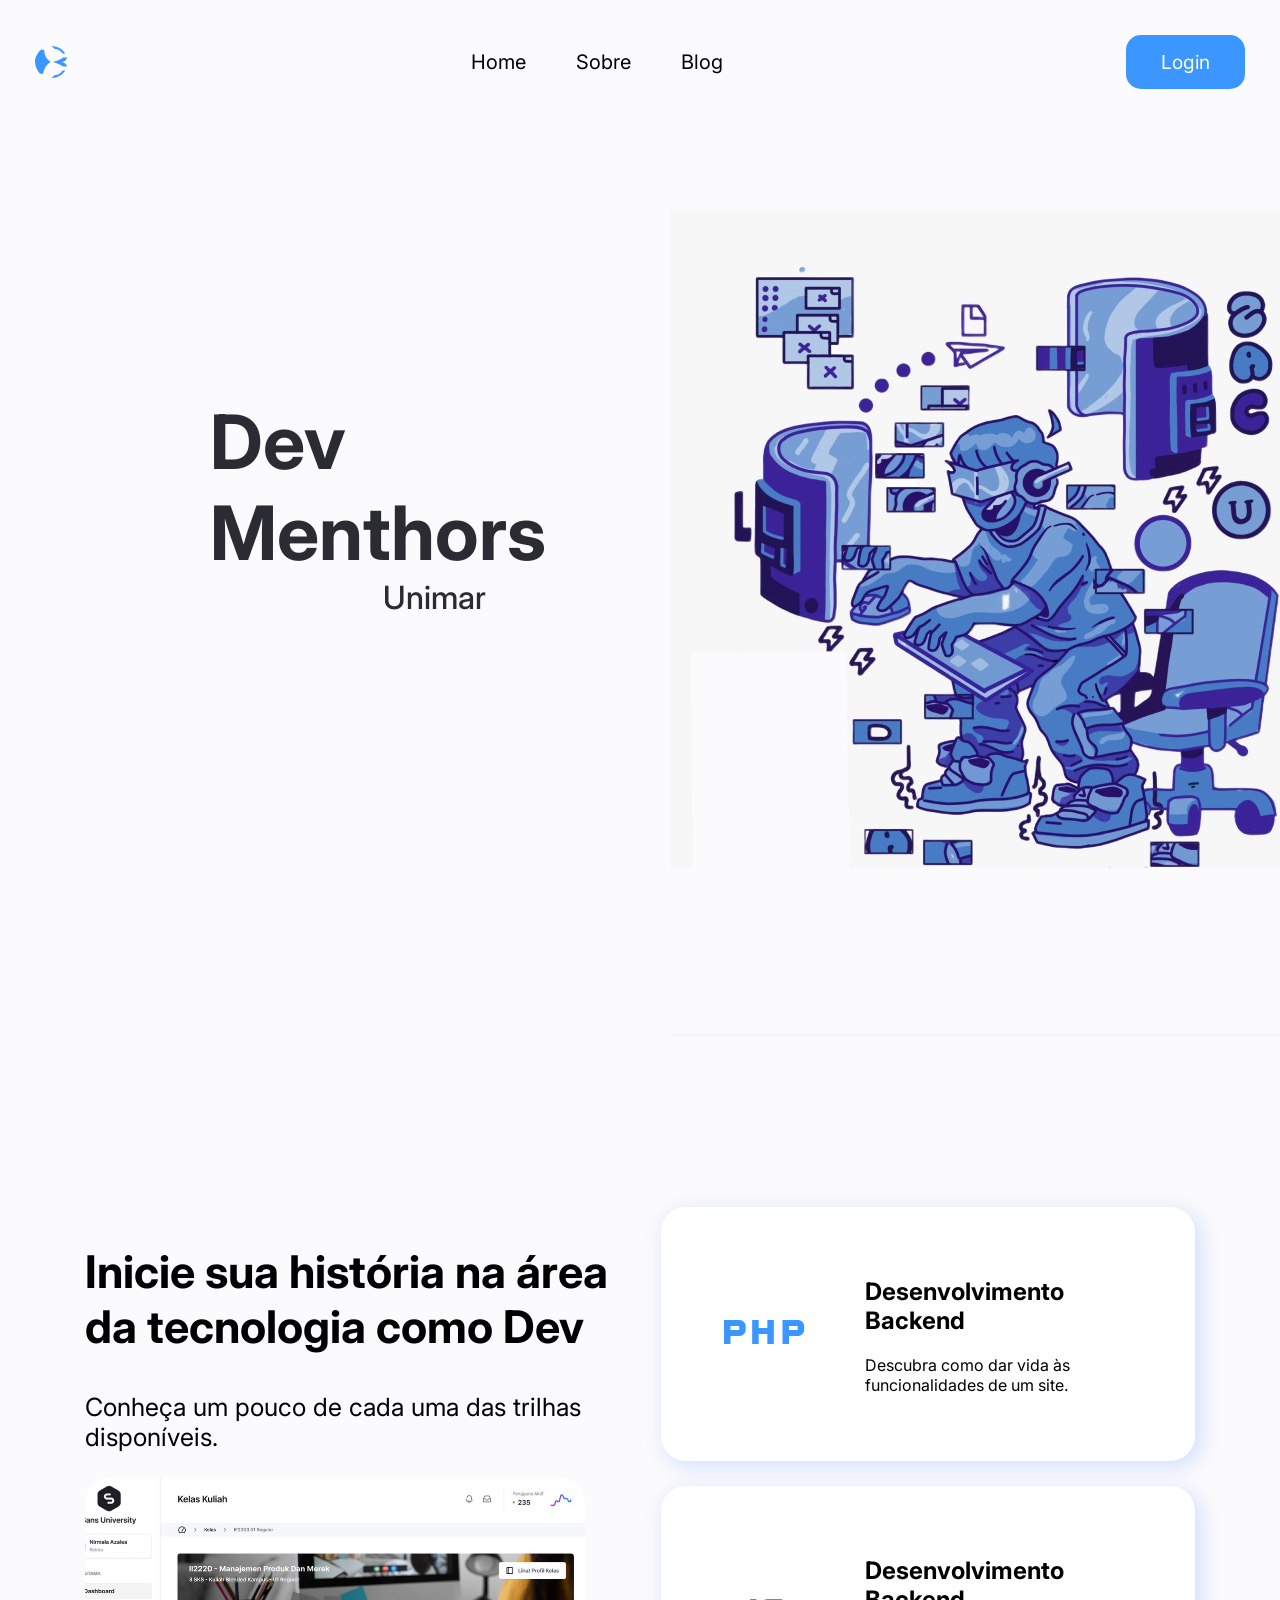
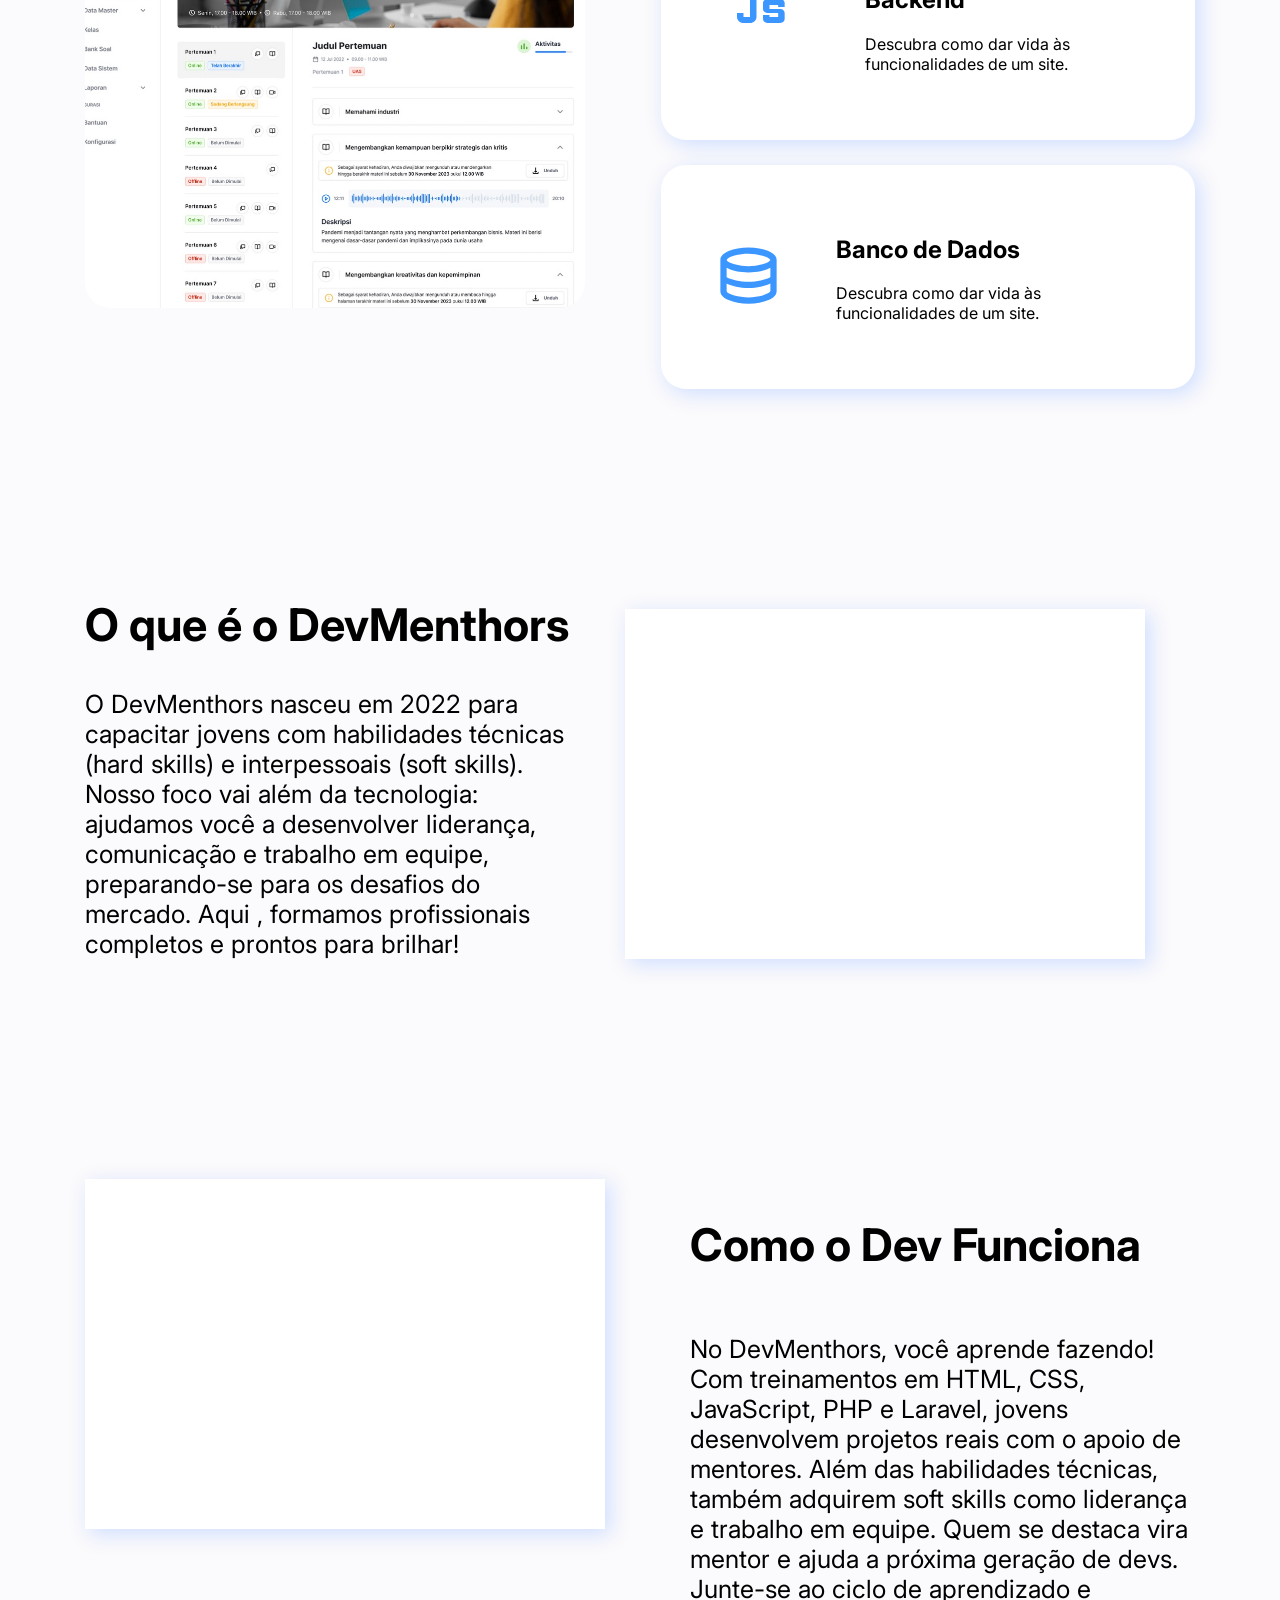
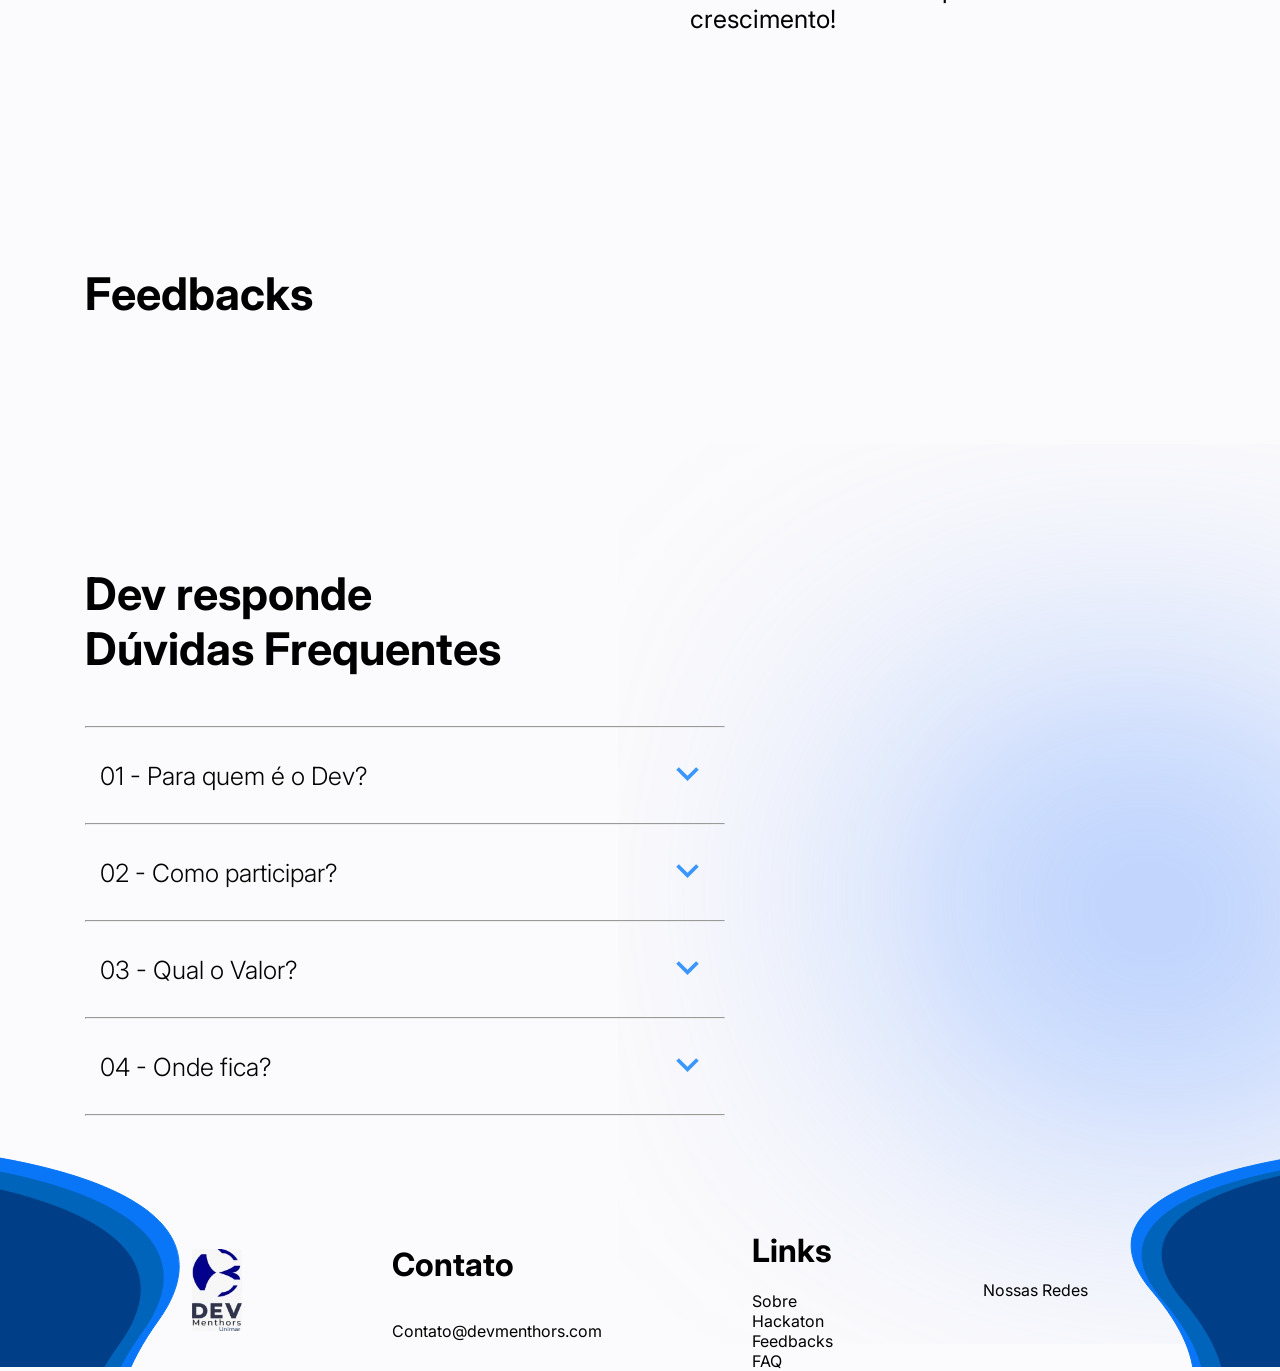
==== index.html @ 953a4754 "INIT" ====
<!DOCTYPE html>
<html lang="pt-br">
<head>
    <meta charset="UTF-8">
    <meta name="viewport" content="width=device-width, initial-scale=1.0">
    <link rel="stylesheet" href="styles.css">
    <script src="./script.js"></script>
    <title>DevMenthors - Home</title>
</head>
<body>

    <header class="header">

        <div class="interactive icon">
            <svg width="32" height="33" viewBox="0 0 32 33" fill="none" xmlns="http://www.w3.org/2000/svg">
                <path d="M5.77761 3.76664H9.15982C9.15982 3.76664 9.16668 12.1306 15.716 16.0208C15.716 16.0208 10.1369 18.0804 8.07742 27.6915H5.10712C5.10941 27.6915 -6.81984 15.998 5.77761 3.76664Z" fill="#3C96FF"/>
                <path d="M17.6588 16.0208C17.6588 16.0208 25.4713 13.9613 27.9885 11.4441H32C32 11.4441 31.4966 16.0208 25.6223 16.0208H17.6588Z" fill="#3C96FF"/>
                <path d="M17.6588 16.0208C17.6588 16.0208 25.4713 18.0804 27.9885 20.5976H32C32 20.5976 31.4966 16.0208 25.6223 16.0208H17.6588Z" fill="#3C96FF"/>
                <path d="M16.5466 0L19.7504 2.97716C19.7504 2.97716 24.3271 2.51949 27.5308 7.55389H30.2105C30.2105 7.55389 26.3866 0.22426 16.5466 0Z" fill="#3C96FF"/>
                <path d="M16.5466 32.0417L19.7504 29.0645C19.7504 29.0645 24.3271 29.5222 27.5308 24.4878H30.2105C30.2105 24.4878 26.3866 31.8151 16.5466 32.0417Z" fill="#3C96FF"/>
            </svg>
        </div>

        <div style="display: flex; gap: 50px">
            <a><label class="interactive header-title"> Home </label></a>
            <a href="#sobre"><label class="interactive header-title"> Sobre </label></a>
            <a><label class="interactive header-title"> Blog </label></a>
        </div>

        <a> <button class="button interactive"> Login </button> </a>
    </header>

    <section class="hero section">

        <div class="hero-container">
            <div class="devmenthors-title">
                <h1> Dev Menthors <span>Unimar</span></h1> 
            </div>
            <img src="./assets/hero-img.jpeg">
        </div>
        
    </section>

    <section class="inicie section">
        <div class="inicie-container">
            <div class="inicie-left">
                <h1> Inicie sua história na área da tecnologia como Dev </h1>
                <p> Conheça um pouco de cada uma das trilhas disponíveis. </p>
                <img style="width: 500px;" class="center bordered" src="./assets/naosei.jpeg">
            </div>

            <div class="inicie-right"> 
                <div style="display: flex; flex-direction: column; gap: 25px"> 

                <div class="card flex-row interactive" style="gap: 50px">

                    <div class="center">
                        <svg width="104" height="96" viewBox="0 0 104 96" fill="none" xmlns="http://www.w3.org/2000/svg">
                            <path d="M13 60V36H28.1667C29.9 36 31.4167 36.6 32.7167 37.8C34.0167 39 34.6667 40.4 34.6667 42V46C34.6667 47.6 34.0167 49 32.7167 50.2C31.4167 51.4 29.9 52 28.1667 52H19.5V60H13ZM41.1667 60V36H47.6667V44H56.3333V36H62.8333V60H56.3333V50H47.6667V60H41.1667ZM71.5 60V36H86.6667C88.4 36 89.9167 36.6 91.2167 37.8C92.5167 39 93.1667 40.4 93.1667 42V46C93.1667 47.6 92.5167 49 91.2167 50.2C89.9167 51.4 88.4 52 86.6667 52H78V60H71.5ZM19.5 46H28.1667V42H19.5V46ZM78 46H86.6667V42H78V46Z" fill="#3C96FF"/>
                        </svg>
                    </div>

                    <div>
                        <h1> Desenvolvimento Backend</h1>
                        <p> Descubra como dar vida às funcionalidades de um site.</p>
                    </div>
                </div>

                <div class="card flex-row interactive" style="gap: 50px">

                    <div class="center">
                        <svg width="104" height="96" viewBox="0 0 104 96" fill="none" xmlns="http://www.w3.org/2000/svg">
                        <path d="M32.5 60C30.6944 60 29.1597 59.4167 27.8958 58.25C26.6319 57.0833 26 55.6667 26 54V50H32.5V54H39V36H45.5V54C45.5 55.6667 44.8681 57.0833 43.6042 58.25C42.3403 59.4167 40.8056 60 39 60H32.5ZM56.3333 60C55.1056 60 54.0764 59.6167 53.2458 58.85C52.4153 58.0833 52 57.1333 52 56V52H58.5V54H67.1667V50H56.3333C55.1056 50 54.0764 49.6167 53.2458 48.85C52.4153 48.0833 52 47.1333 52 46V40C52 38.8667 52.4153 37.9167 53.2458 37.15C54.0764 36.3833 55.1056 36 56.3333 36H69.3333C70.5611 36 71.5903 36.3833 72.4208 37.15C73.2514 37.9167 73.6667 38.8667 73.6667 40V44H67.1667V42H58.5V46H69.3333C70.5611 46 71.5903 46.3833 72.4208 47.15C73.2514 47.9167 73.6667 48.8667 73.6667 50V56C73.6667 57.1333 73.2514 58.0833 72.4208 58.85C71.5903 59.6167 70.5611 60 69.3333 60H56.3333Z" fill="#3C96FF"/>
                        </svg>
                    </div>

                    <div>
                        <h1> Desenvolvimento Backend</h1>
                        <p> Descubra como dar vida às funcionalidades de um site.</p>
                    </div>
                </div>

                <div class="card flex-row interactive" style="gap: 50px">

                    <div class="center">
                        <svg width="75" height="75" viewBox="0 0 75 75" fill="none" xmlns="http://www.w3.org/2000/svg">
                        <path d="M37.5 65.625C29.6354 65.625 22.9818 64.4141 17.5391 61.9922C12.0964 59.5703 9.375 56.6146 9.375 53.125V21.875C9.375 18.4375 12.1224 15.4948 17.6172 13.0469C23.112 10.599 29.7396 9.375 37.5 9.375C45.2604 9.375 51.888 10.599 57.3828 13.0469C62.8776 15.4948 65.625 18.4375 65.625 21.875V53.125C65.625 56.6146 62.9036 59.5703 57.4609 61.9922C52.0182 64.4141 45.3646 65.625 37.5 65.625ZM37.5 28.2031C42.1354 28.2031 46.7969 27.5391 51.4844 26.2109C56.1719 24.8828 58.8021 23.4635 59.375 21.9531C58.8021 20.4427 56.1849 19.0104 51.5234 17.6562C46.862 16.3021 42.1875 15.625 37.5 15.625C32.7604 15.625 28.112 16.2891 23.5547 17.6172C18.9974 18.9453 16.3542 20.3906 15.625 21.9531C16.3542 23.5156 18.9974 24.9479 23.5547 26.25C28.112 27.5521 32.7604 28.2031 37.5 28.2031ZM37.5 43.75C39.6875 43.75 41.7969 43.6458 43.8281 43.4375C45.8594 43.2292 47.7995 42.9297 49.6484 42.5391C51.4974 42.1484 53.2422 41.6667 54.8828 41.0938C56.5234 40.5208 58.0208 39.8698 59.375 39.1406V29.7656C58.0208 30.4948 56.5234 31.1458 54.8828 31.7188C53.2422 32.2917 51.4974 32.7734 49.6484 33.1641C47.7995 33.5547 45.8594 33.8542 43.8281 34.0625C41.7969 34.2708 39.6875 34.375 37.5 34.375C35.3125 34.375 33.1771 34.2708 31.0938 34.0625C29.0104 33.8542 27.0443 33.5547 25.1953 33.1641C23.3464 32.7734 21.6146 32.2917 20 31.7188C18.3854 31.1458 16.9271 30.4948 15.625 29.7656V39.1406C16.9271 39.8698 18.3854 40.5208 20 41.0938C21.6146 41.6667 23.3464 42.1484 25.1953 42.5391C27.0443 42.9297 29.0104 43.2292 31.0938 43.4375C33.1771 43.6458 35.3125 43.75 37.5 43.75ZM37.5 59.375C39.8958 59.375 42.3307 59.1927 44.8047 58.8281C47.2786 58.4635 49.5573 57.9818 51.6406 57.3828C53.724 56.7839 55.4688 56.1068 56.875 55.3516C58.2812 54.5964 59.1146 53.8281 59.375 53.0469V45.3906C58.0208 46.1198 56.5234 46.7708 54.8828 47.3438C53.2422 47.9167 51.4974 48.3984 49.6484 48.7891C47.7995 49.1797 45.8594 49.4792 43.8281 49.6875C41.7969 49.8958 39.6875 50 37.5 50C35.3125 50 33.1771 49.8958 31.0938 49.6875C29.0104 49.4792 27.0443 49.1797 25.1953 48.7891C23.3464 48.3984 21.6146 47.9167 20 47.3438C18.3854 46.7708 16.9271 46.1198 15.625 45.3906V53.125C15.8854 53.9062 16.7057 54.6615 18.0859 55.3906C19.4661 56.1198 21.1979 56.7839 23.2812 57.3828C25.3646 57.9818 27.6562 58.4635 30.1562 58.8281C32.6562 59.1927 35.1042 59.375 37.5 59.375Z" fill="#3C96FF"/>
                        </svg>

                    </div>

                    <div>
                        <h1> Banco de Dados </h1>
                        <p> Descubra como dar vida às funcionalidades de um site.</p>
                    </div>
                </div>

                </div>

            </div>
        </div>
    </section>

    <section class="sobre section" id="sobre">
        <div class="flex-row">
            <div style="width: 50%;">
                <h1 style="font-weight: bold; font-size: 45px"> O que é o DevMenthors </h1>
                <p style="font-size: 25px;"> O DevMenthors nasceu em 2022 para capacitar jovens com habilidades técnicas (hard skills) e interpessoais (soft skills). Nosso foco vai além da tecnologia: ajudamos você a desenvolver liderança, comunicação e trabalho em equipe, preparando-se para os desafios do mercado. Aqui , formamos profissionais completos e prontos para brilhar!</p>
            </div>

            <div class="flex center" style="margin: 50px;">
                <div class="white-container"></div>
            </div>
        </div>
    </section>

    <section class="comofunciona flex-row section" style="gap: 85px;">
        <div class="flex-row">
            <div class="white-container"></div>
        </div>
        <div class="flex-col">
            <h1 style="font-size: 45px; font-weight: bold;"> Como o Dev Funciona </h1>
            <p style="font-size: 25px;"> No DevMenthors, você aprende fazendo! Com treinamentos em HTML, CSS, JavaScript, PHP e Laravel, jovens desenvolvem projetos reais com o apoio de mentores. Além das habilidades técnicas, também adquirem soft skills como liderança e trabalho em equipe. Quem se destaca vira mentor e ajuda a próxima geração de devs. Junte-se ao ciclo de aprendizado e crescimento!</p>
        </div>
    </section>

    <section class="feedback section" id="feedback">
        <h1 style="font-size: 45px;"> Feedbacks </h1>
        
    </section>

    <section>
        <div class="flex-row" style="position: relative;" >
                <div class="footer-left section" style="width: 50%; z-index: 1;">
                    <h1 style="font-size: 45px; margin-bottom: 50px;">Dev responde <br> Dúvidas Frequentes</h1>

                    <hr>

                    <div class="flex-row between" style="padding: 15px;">
                        <label style="font-size: 25px; font-weight: 300;"> 01 - Para quem é o Dev? </label>
                        <div class="interactive">
                            <svg width="45" height="45" viewBox="0 0 45 45" fill="none" xmlns="http://www.w3.org/2000/svg">
                                <path d="M33.75 18.75L22.5 30L11.25 18.75L13.875 16.125L22.5 24.75L31.125 16.125L33.75 18.75Z" fill="#3C96FF"/>
                            </svg>
                        </div>
                    </div>
                    <hr>

                    <div class="flex-row between" style="padding: 15px;">
                        <label style="font-size: 25px; font-weight: 300;"> 02 - Como participar? </label>
                        <div class="interactive">
                            <svg width="45" height="45" viewBox="0 0 45 45" fill="none" xmlns="http://www.w3.org/2000/svg">
                                <path d="M33.75 18.75L22.5 30L11.25 18.75L13.875 16.125L22.5 24.75L31.125 16.125L33.75 18.75Z" fill="#3C96FF"/>
                            </svg>
                        </div>
                    </div>
                    <hr>

                    <div class="flex-row between" style="padding: 15px;">
                        <label style="font-size: 25px; font-weight: 300;"> 03 - Qual o Valor? </label>
                        <div class="interactive">
                            <svg width="45" height="45" viewBox="0 0 45 45" fill="none" xmlns="http://www.w3.org/2000/svg">
                                <path d="M33.75 18.75L22.5 30L11.25 18.75L13.875 16.125L22.5 24.75L31.125 16.125L33.75 18.75Z" fill="#3C96FF"/>
                            </svg>
                        </div>
                    </div>
                    <hr>

                    <div class="flex-row between" style="padding: 15px;">
                        <label style="font-size: 25px; font-weight: 300;"> 04 - Onde fica? </label>
                        <div class="interactive">
                            <svg width="45" height="45" viewBox="0 0 45 45" fill="none" xmlns="http://www.w3.org/2000/svg">
                                <path d="M33.75 18.75L22.5 30L11.25 18.75L13.875 16.125L22.5 24.75L31.125 16.125L33.75 18.75Z" fill="#3C96FF"/>
                            </svg>
                        </div>
                    </div>
                    <hr>
                </div>

                <div style="z-index: 0; position: absolute; right: 0; bottom: 10; justify-content: right; align-items: end; padding: 0px; display: flex; pointer-events: none;" class="footer-right">
                    <svg width="809" height="1417" viewBox="0 0 809 1417" fill="none" xmlns="http://www.w3.org/2000/svg">
                        <g filter="url(#filter0_f_1_91)">
                        <path d="M1166 726C1166 878.431 1194.72 1017.99 997 1017.99C799.282 1017.99 450 878.431 450 726C450 573.569 610.282 450 808 450C1005.72 450 1166 573.569 1166 726Z" fill="#82AEFF"/>
                        </g>
                        <defs>
                        <filter id="filter0_f_1_91" x="0" y="0" width="1617.46" height="1467.99" filterUnits="userSpaceOnUse" color-interpolation-filters="sRGB">
                        <feFlood flood-opacity="0" result="BackgroundImageFix"/>
                        <feBlend mode="normal" in="SourceGraphic" in2="BackgroundImageFix" result="shape"/>
                        <feGaussianBlur stdDeviation="225" result="effect1_foregroundBlur_1_91"/>
                        </filter>
                        </defs>
                    </svg>

                </div>
            </div>
    </section>
    <footer>
        <div class="flex-col" style="position: relative;">
            <div class="absolute svg-footer" style="left: 0; bottom: 0">
                <svg width="530" height="224" viewBox="0 0 530 224" fill="none" xmlns="http://www.w3.org/2000/svg">
                    <path d="M158 178C256.4 41.2 -11.6667 2.66667 -158 0.5L-341 2.5L-332.5 578H-199H486C530.833 531.833 578.9 439.5 412.5 439.5C204.5 439.5 35 349 158 178Z" fill="#0876F6" stroke="#0876F6"/>
                    <path d="M142 189C240.4 52.2 -27.6667 13.6667 -174 11.5L-357 13.5L-348.5 589H-215H470C514.833 542.833 562.9 450.5 396.5 450.5C188.5 450.5 19 360 142 189Z" fill="#0064BB" stroke="#0064BB"/>
                    <path d="M120 201C218.4 64.2 -49.6667 25.6667 -196 23.5L-379 25.5L-370.5 601H-237H448C492.833 554.833 540.9 462.5 374.5 462.5C166.5 462.5 -3 372 120 201Z" fill="#003F88" stroke="#0064BB"/>
                </svg>
            </div>

            <div class="flex flex-row center" style="text-align: center; gap: 150px;">
                <img src="./assets/devMenthorsico-footer.jpeg" style="width: 50px;">

                <div class="flex-col" style="text-align: left;">
                    <h1> Contato </h1>
                    <p> Contato@devmenthors.com </p>
                </div>

                <div class="flex-col" style="text-align: left;">
                    <h1> Links </h1>
                    <a class="interactive"><label> Sobre</label></a>
                    <a class="interactive"><label> Hackaton</label></a>
                    <a class="interactive"><label> Feedbacks</label></a>
                    <a class="interactive"><label> FAQ</label></a>
                </div>

                <a class="interactive"> Nossas Redes </a>
            </div>


            <div class="absolute svg-footer" style="right: 0; bottom: 0">
                <svg width="499" height="225" viewBox="0 0 499 225" fill="none" xmlns="http://www.w3.org/2000/svg">
                    <path d="M371.36 149.569C272.932 34.681 541.074 2.31962 687.449 0.5L870.5 2.17965L861.998 485.5H728.46L43.2679 485.5C-1.578 446.728 -49.6582 369.184 116.789 369.184C324.847 369.184 494.395 293.18 371.36 149.569Z" fill="#0876F6" stroke="#0876F6"/>
                    <path d="M382.36 158.569C283.932 43.681 552.074 11.3196 698.449 9.5L881.5 11.1797L872.998 494.5H739.46L54.2679 494.5C9.422 455.728 -38.6582 378.184 127.789 378.184C335.847 378.184 505.395 302.18 382.36 158.569Z" fill="#0064BB" stroke="#0064BB"/>
                    <path d="M401.36 158.569C302.932 43.681 571.074 11.3196 717.449 9.5L900.5 11.1797L891.998 494.5H758.46L73.2679 494.5C28.422 455.728 -19.6582 378.184 146.789 378.184C354.847 378.184 524.395 302.18 401.36 158.569Z" fill="#003F88" stroke="#0064BB"/>
                </svg>
            </div>

        </div>
    </footer>

</body>
</html>
---- styles.css ----
@import url('https://fonts.googleapis.com/css2?family=Inter:ital,opsz,wght@0,14..32,100..900;1,14..32,100..900&display=swap');


* {
    font-family: "Inter", 'sans-serif';
    scroll-behavior: smooth;
    max-width: 100vw;
    max-height: 100vh;
}

a {
    text-decoration: none;
    color: black;
}

body {
    background-color: #FBFAFC;
    padding: 0px;
    margin: 0px;
    min-width: 100vw;
    min-height: 100vh;
    overflow-x: hidden;
}

header {
    display: flex;
    flex-direction: row;
    gap: 50px;
    align-items: center;
    justify-content: space-between;
    text-align: center;
    padding: 35px;
}


.header-title {
    font-size: 20px;   
}

.icon {
    display: flex;
}

.button {
    background-color: #3C96FF;
    padding: 15px 35px 15px 35px;
    border: none;
    border-radius: 15px;
    color: white;
    font-size: larger;
}


/* HERO */

.hero-container {
    display: flex;
    flex-direction: row;
    justify-content: space-between;
}

.devmenthors-title {
    display: flex;
    font-size: 50px;
    padding: 125px;
}
.devmenthors-title h1 {
    display: flex;
    color: #2B2B33;
    font-weight: bold;
    flex-direction: column;
    width: auto;
}
.devmenthors-title h1 span {
    font-size: 32px;
    margin-right: 60px;
    font-weight: 500;
    text-align: end;
}


/* INICIE */

.inicie-container {
    display: flex;
    gap: 25px;
}

.card {
    padding: 50px;
    background-color: white;
    border-radius: 25px;
    filter: drop-shadow(5px 5px 10px #CEDEFF);
}

.inicie-container .inicie-right {
    width: 90%;
}

.inicie-left h1 {
    font-size: 45px;
}
.inicie-left p {
    font-size: 25px;
}

/* SOBRE */
.sobre {
    padding: 50px 0px 50px;
}

/* INTERACTIVE - ANIMATION */

.interactive {
    transition: all ease-in-out 500ms;
    cursor: pointer;
}

.interactive:hover {
    scale: 0.95;
}
.interactive:active {
    scale: 1.05;
}


/* CLASSES GERAIS */

.flex-row {
    display: flex;
    flex-direction: row;
}

.center {
    justify-content: center;
    align-items: center;
    align-content: center;
    text-align: center;
}

.between {
    justify-content: space-between;
    align-items: center;
}

.flex-col {
    display: flex;
    flex-direction: column;
}

.bordered {
    border: none;
    border-radius: 25px;
}

.absolute {
    position: absolute;
}

.section {
    padding: 85px;
}

.white-container {
    width: 520px;
    height: 350px;
    background-color: white;
    filter: drop-shadow(5px 5px 10px #CEDEFF);
}

.svg-footer {
    box-sizing: border-box;
    pointer-events: none;
}
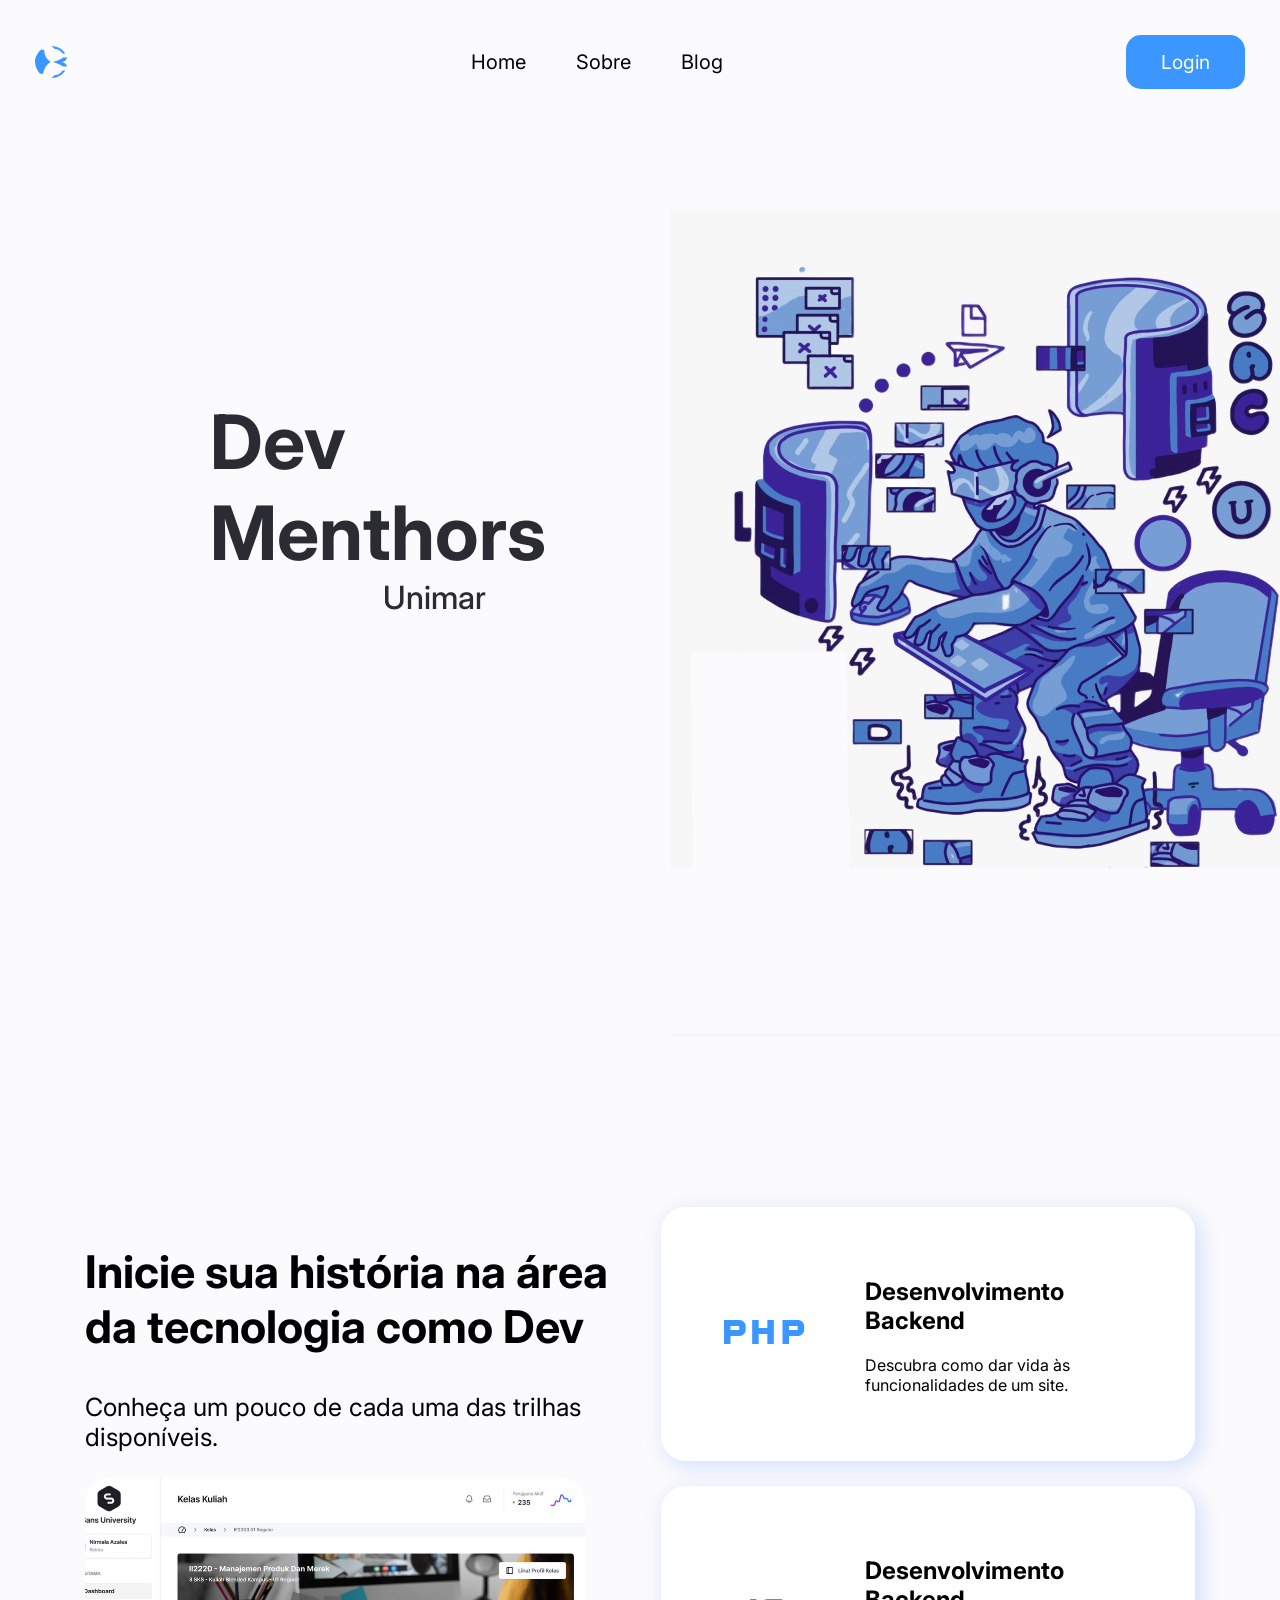
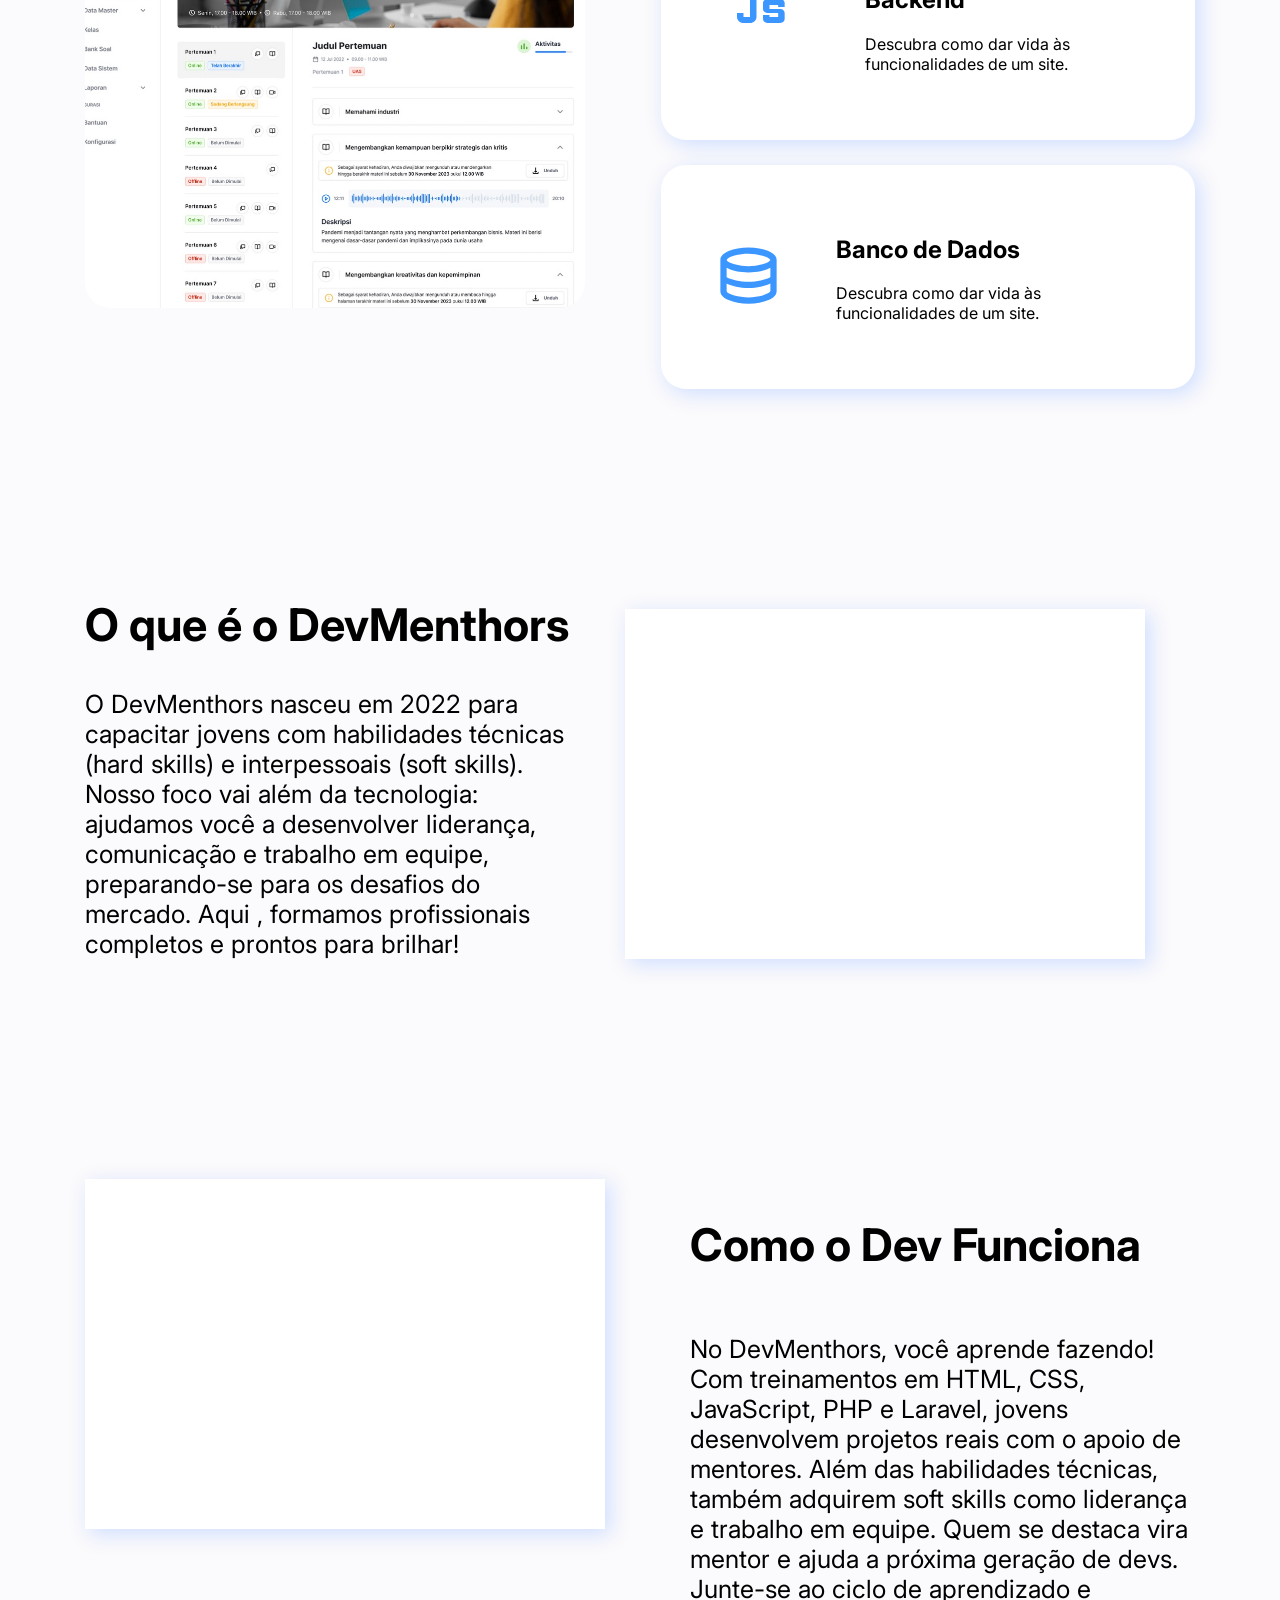
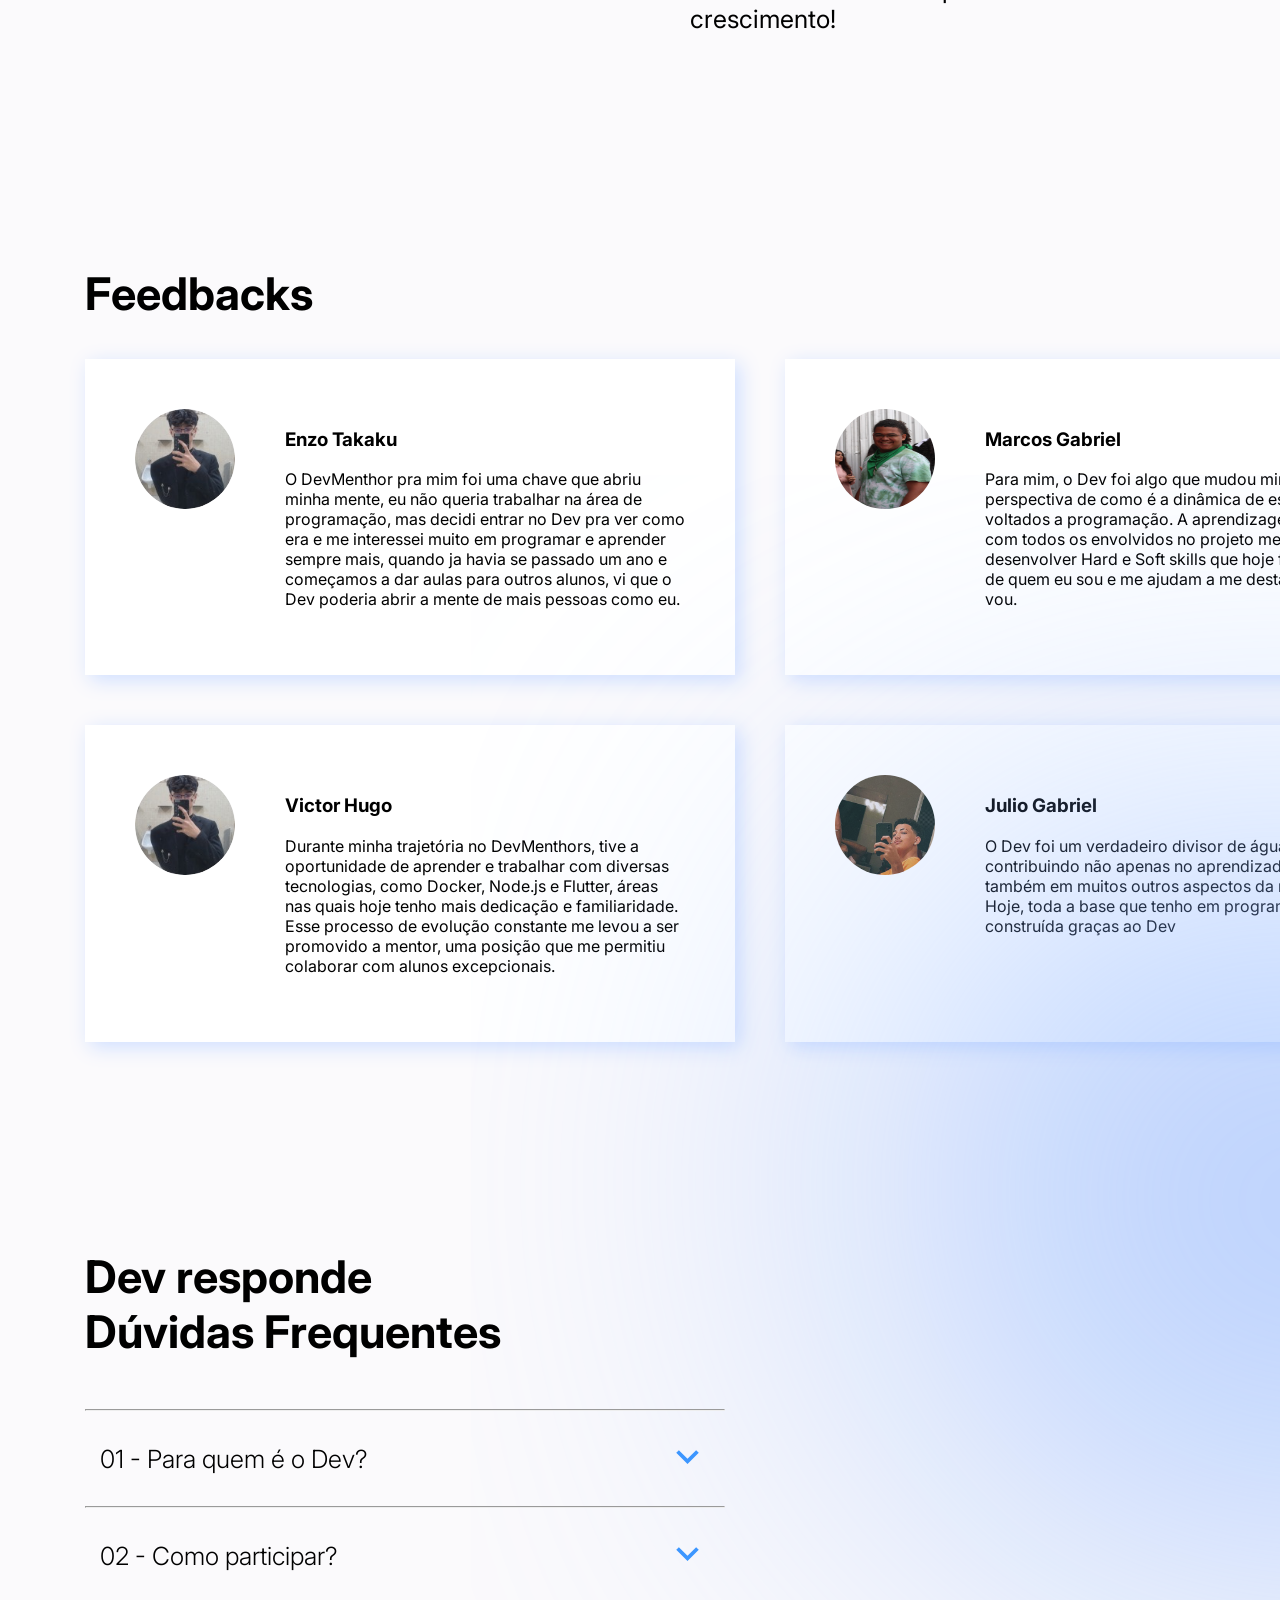
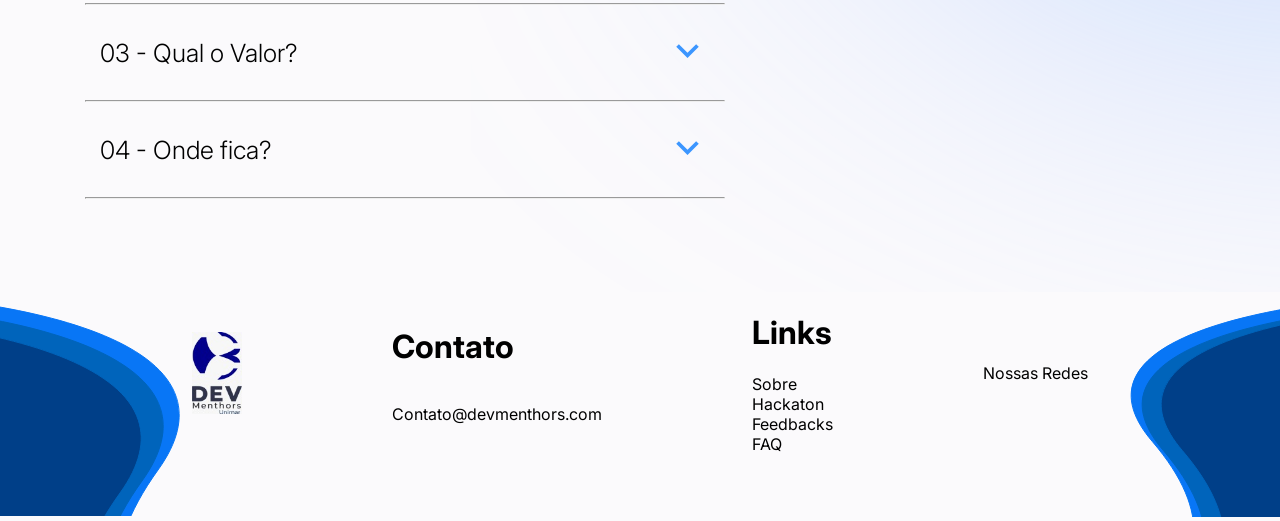
==== commit 0b800ccb: "UDT: Adding new features // Finishing the website" ====
--- a/index.html
+++ b/index.html
@@ -126,52 +126,73 @@
 
     <section class="feedback section" id="feedback">
         <h1 style="font-size: 45px;"> Feedbacks </h1>
-        
-    </section>
-
-    <section>
-        <div class="flex-row" style="position: relative;" >
+            <div class="feed-container" id="feed-container"></div>
+            <div aria-hidden="true" class="feed-container2" id="feed-container2"></div>
+    </section>
+
+    <section id="duvidas">
+        <div class="flex-row flex" style="position: relative;" >
                 <div class="footer-left section" style="width: 50%; z-index: 1;">
                     <h1 style="font-size: 45px; margin-bottom: 50px;">Dev responde <br> Dúvidas Frequentes</h1>
 
                     <hr>
 
-                    <div class="flex-row between" style="padding: 15px;">
+                    <div class="flex-col" style="padding: 15px;">
+                        <div class="flex-row between">
                         <label style="font-size: 25px; font-weight: 300;"> 01 - Para quem é o Dev? </label>
-                        <div class="interactive">
-                            <svg width="45" height="45" viewBox="0 0 45 45" fill="none" xmlns="http://www.w3.org/2000/svg">
-                                <path d="M33.75 18.75L22.5 30L11.25 18.75L13.875 16.125L22.5 24.75L31.125 16.125L33.75 18.75Z" fill="#3C96FF"/>
-                            </svg>
-                        </div>
-                    </div>
-                    <hr>
-
-                    <div class="flex-row between" style="padding: 15px;">
+                        <div class="arrow">
+                            <svg width="45" height="45" viewBox="0 0 45 45" fill="none" xmlns="http://www.w3.org/2000/svg">
+                                <path d="M33.75 18.75L22.5 30L11.25 18.75L13.875 16.125L22.5 24.75L31.125 16.125L33.75 18.75Z" fill="#3C96FF"/>
+                            </svg>
+                        </div>
+                        </div>
+                        <div>
+                            <p class="texto-duvidas texto-duvidas-before"> Lorem, ipsum dolor sit amet consectetur adipisicing elit. Dicta maiores nostrum hic, molestiae eaque dolorum libero inventore, quisquam ex vero aspernatur illo ab doloremque quidem? Porro quia delectus beatae eius?</p>
+                        </div>
+                    </div>
+                    <hr>
+
+                    <div class="flex-col" style="padding: 15px;">
+                        <div class="flex-row between">
                         <label style="font-size: 25px; font-weight: 300;"> 02 - Como participar? </label>
-                        <div class="interactive">
-                            <svg width="45" height="45" viewBox="0 0 45 45" fill="none" xmlns="http://www.w3.org/2000/svg">
-                                <path d="M33.75 18.75L22.5 30L11.25 18.75L13.875 16.125L22.5 24.75L31.125 16.125L33.75 18.75Z" fill="#3C96FF"/>
-                            </svg>
-                        </div>
-                    </div>
-                    <hr>
-
-                    <div class="flex-row between" style="padding: 15px;">
+                        <div class="arrow">
+                            <svg width="45" height="45" viewBox="0 0 45 45" fill="none" xmlns="http://www.w3.org/2000/svg">
+                                <path d="M33.75 18.75L22.5 30L11.25 18.75L13.875 16.125L22.5 24.75L31.125 16.125L33.75 18.75Z" fill="#3C96FF"/>
+                            </svg>
+                        </div>
+                        </div>
+                        <div>
+                            <p class="texto-duvidas texto-duvidas-before"> Lorem, ipsum dolor sit amet consectetur adipisicing elit. Dicta maiores nostrum hic, molestiae eaque dolorum libero inventore, quisquam ex vero aspernatur illo ab doloremque quidem? Porro quia delectus beatae eius?</p>
+                        </div>
+                    </div>
+                    <hr>
+
+                    <div class="flex-col" style="padding: 15px;">
+                        <div class="flex-row between">
                         <label style="font-size: 25px; font-weight: 300;"> 03 - Qual o Valor? </label>
-                        <div class="interactive">
-                            <svg width="45" height="45" viewBox="0 0 45 45" fill="none" xmlns="http://www.w3.org/2000/svg">
-                                <path d="M33.75 18.75L22.5 30L11.25 18.75L13.875 16.125L22.5 24.75L31.125 16.125L33.75 18.75Z" fill="#3C96FF"/>
-                            </svg>
-                        </div>
-                    </div>
-                    <hr>
-
-                    <div class="flex-row between" style="padding: 15px;">
+                        <div class="arrow">
+                            <svg width="45" height="45" viewBox="0 0 45 45" fill="none" xmlns="http://www.w3.org/2000/svg">
+                                <path d="M33.75 18.75L22.5 30L11.25 18.75L13.875 16.125L22.5 24.75L31.125 16.125L33.75 18.75Z" fill="#3C96FF"/>
+                            </svg>
+                        </div>
+                        </div>
+                        <div>
+                            <p class="texto-duvidas texto-duvidas-before"> Lorem, ipsum dolor sit amet consectetur adipisicing elit. Dicta maiores nostrum hic, molestiae eaque dolorum libero inventore, quisquam ex vero aspernatur illo ab doloremque quidem? Porro quia delectus beatae eius?</p>
+                        </div>
+                    </div>
+                    <hr>
+
+                    <div class="flex-col" style="padding: 15px;">
+                        <div class="flex-row between">
                         <label style="font-size: 25px; font-weight: 300;"> 04 - Onde fica? </label>
-                        <div class="interactive">
-                            <svg width="45" height="45" viewBox="0 0 45 45" fill="none" xmlns="http://www.w3.org/2000/svg">
-                                <path d="M33.75 18.75L22.5 30L11.25 18.75L13.875 16.125L22.5 24.75L31.125 16.125L33.75 18.75Z" fill="#3C96FF"/>
-                            </svg>
+                        <div class="arrow">
+                            <svg width="45" height="45" viewBox="0 0 45 45" fill="none" xmlns="http://www.w3.org/2000/svg">
+                                <path d="M33.75 18.75L22.5 30L11.25 18.75L13.875 16.125L22.5 24.75L31.125 16.125L33.75 18.75Z" fill="#3C96FF"/>
+                            </svg>
+                        </div>
+                        </div>
+                        <div>
+                            <p class="texto-duvidas texto-duvidas-before"> Lorem, ipsum dolor sit amet consectetur adipisicing elit. Dicta maiores nostrum hic, molestiae eaque dolorum libero inventore, quisquam ex vero aspernatur illo ab doloremque quidem? Porro quia delectus beatae eius?</p>
                         </div>
                     </div>
                     <hr>
@@ -194,9 +215,11 @@
                 </div>
             </div>
     </section>
-    <footer>
+    
+
+    <footer style="padding-bottom: 50px;">
         <div class="flex-col" style="position: relative;">
-            <div class="absolute svg-footer" style="left: 0; bottom: 0">
+            <div class="absolute svg-footer" style="left: 0; bottom: 1">
                 <svg width="530" height="224" viewBox="0 0 530 224" fill="none" xmlns="http://www.w3.org/2000/svg">
                     <path d="M158 178C256.4 41.2 -11.6667 2.66667 -158 0.5L-341 2.5L-332.5 578H-199H486C530.833 531.833 578.9 439.5 412.5 439.5C204.5 439.5 35 349 158 178Z" fill="#0876F6" stroke="#0876F6"/>
                     <path d="M142 189C240.4 52.2 -27.6667 13.6667 -174 11.5L-357 13.5L-348.5 589H-215H470C514.833 542.833 562.9 450.5 396.5 450.5C188.5 450.5 19 360 142 189Z" fill="#0064BB" stroke="#0064BB"/>
@@ -224,7 +247,7 @@
             </div>
 
 
-            <div class="absolute svg-footer" style="right: 0; bottom: 0">
+            <div class="absolute svg-footer" style="right: 0; bottom: 1">
                 <svg width="499" height="225" viewBox="0 0 499 225" fill="none" xmlns="http://www.w3.org/2000/svg">
                     <path d="M371.36 149.569C272.932 34.681 541.074 2.31962 687.449 0.5L870.5 2.17965L861.998 485.5H728.46L43.2679 485.5C-1.578 446.728 -49.6582 369.184 116.789 369.184C324.847 369.184 494.395 293.18 371.36 149.569Z" fill="#0876F6" stroke="#0876F6"/>
                     <path d="M382.36 158.569C283.932 43.681 552.074 11.3196 698.449 9.5L881.5 11.1797L872.998 494.5H739.46L54.2679 494.5C9.422 455.728 -38.6582 378.184 127.789 378.184C335.847 378.184 505.395 302.18 382.36 158.569Z" fill="#0064BB" stroke="#0064BB"/>
--- a/styles.css
+++ b/styles.css
@@ -4,8 +4,7 @@
 * {
     font-family: "Inter", 'sans-serif';
     scroll-behavior: smooth;
-    max-width: 100vw;
-    max-height: 100vh;
+    max-height: 100%;
 }
 
 a {
@@ -109,6 +108,72 @@
     padding: 50px 0px 50px;
 }
 
+/* FEEDBACK */
+
+
+.feed-card {
+    display: flex;
+    background-color: white;
+    padding: 50px;
+    gap: 50px;
+    width: 650px;
+    flex-shrink: 0;
+    box-sizing: border-box;
+    filter: drop-shadow(5px 5px 10px #CEDEFF);
+}
+
+.feed-container {
+    display: flex;
+    gap: 50px;
+    animation: "scrolling" infinite linear 30s;
+    margin-bottom: 50px;
+}
+
+.feed-container2 {
+    display: flex;
+    gap: 50px;
+    animation: "scrolling" reverse infinite linear 30s;
+}
+
+@keyframes scrolling {
+    0% {
+        transform: translateX(0px);
+    }
+    100% {
+        transform: translateX(-100%);
+    }
+}
+
+
+/* DUVIDAS */
+
+.arrow {
+    transition: all ease-in-out 250ms;
+    cursor: pointer;
+}
+.arrow-clicked {
+    transform: rotate(180deg);
+}
+.arrow:hover {
+    scale: 0.95;
+}
+.arrow:active {
+    scale: 1.05;
+}
+
+
+
+.texto-duvidas {
+    transition: all ease-in-out 250ms;
+    font-size: 18px; 
+    height: fit-content;
+}
+
+.texto-duvidas-before {
+    height: 0px;
+    display: none;
+}
+
 /* INTERACTIVE - ANIMATION */
 
 .interactive {
